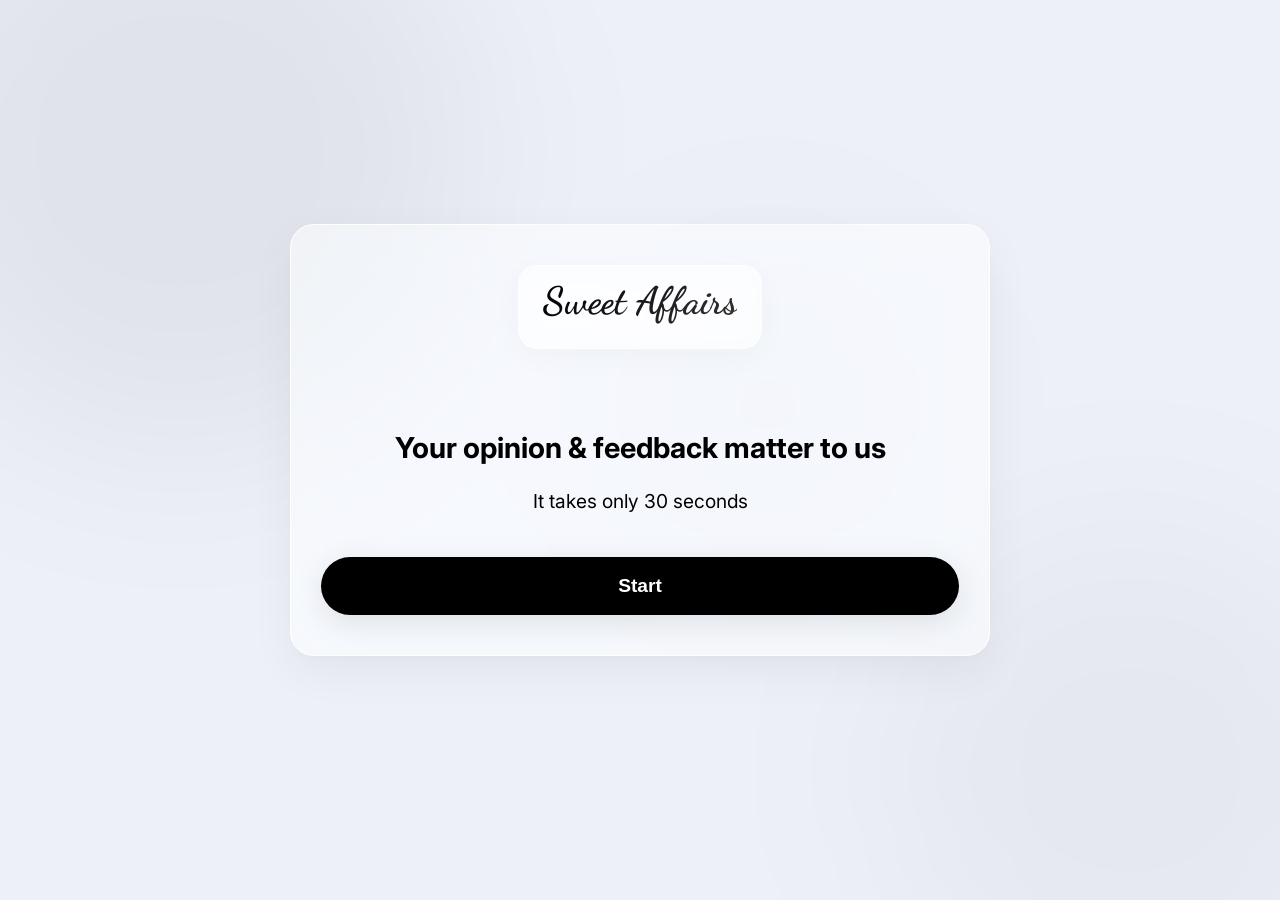
==== app/static/qrform/index.html @ 7439e9b3 "Initial commit: Survey Nexalyze FastAPI application Co-Authored-By: Claude Sonnet 4.6 <noreply@anthr" ====
<!DOCTYPE html>
<html lang="en">

<head>
    <meta charset="UTF-8">
    <meta name="viewport" content="width=device-width, initial-scale=1.0">
    <title>Sweet Affairs | Feedback</title>
    <link rel="preconnect" href="https://fonts.googleapis.com">
    <link rel="preconnect" href="https://fonts.gstatic.com" crossorigin>
    <link
        href="https://fonts.googleapis.com/css2?family=Inter:wght@400;500;600;700;800&family=Dancing+Script:wght@700&display=swap"
        rel="stylesheet">
    <style>
        :root {
            --primary: #000000;
            --primary-rgb: 0, 0, 0;
            --bg-color: #edf1f7;
        }

        * {
            margin: 0;
            padding: 0;
            box-sizing: border-box;
        }

        body {
            font-family: 'Inter', 'Segoe UI', sans-serif;
            background-color: var(--bg-color);
            min-height: 100vh;
            display: flex;
            align-items: center;
            justify-content: center;
            padding: 24px 16px;
            position: relative;
            overflow-x: hidden;
        }

        /* ===== BACKGROUND ORBS ===== */
        .bg-orbs {
            position: fixed;
            inset: 0;
            pointer-events: none;
            z-index: 0;
            overflow: hidden;
        }

        .bg-orb {
            position: absolute;
            border-radius: 50%;
            filter: blur(90px);
        }

        .bg-orb--1 {
            width: 600px;
            height: 600px;
            top: -150px;
            left: -120px;
            background: rgba(0, 0, 0, 0.05);
        }

        .bg-orb--2 {
            width: 500px;
            height: 500px;
            bottom: -120px;
            right: -100px;
            background: rgba(0, 0, 0, 0.03);
        }

        .bg-orb--3 {
            width: 350px;
            height: 350px;
            top: 45%;
            left: 60%;
            transform: translate(-50%, -50%);
            background: rgba(0, 0, 0, 0.02);
        }

        .container {
            max-width: 700px;
            width: 100%;
            position: relative;
            z-index: 1;
        }

        .card {
            background: rgba(255, 255, 255, 0.55);
            backdrop-filter: blur(20px) saturate(160%);
            -webkit-backdrop-filter: blur(20px) saturate(160%);
            border: 1px solid rgba(255, 255, 255, 0.85);
            border-radius: 24px;
            padding: 40px 30px;
            box-shadow:
                0 15px 45px rgba(0, 0, 0, 0.05),
                0 4px 12px rgba(0, 0, 0, 0.02);
            margin-bottom: 20px;
        }

        .brand-header {
            text-align: center;
            margin-bottom: 50px;
        }

        .brand-logo-text {
            font-family: 'Dancing Script', cursive;
            font-size: 38px;
            font-weight: 700;
            background: linear-gradient(135deg, #000 0%, #333 100%);
            -webkit-background-clip: text;
            background-clip: text;
            -webkit-text-fill-color: transparent;
            margin-bottom: 12px;
            display: block;
        }

        .logo-glass-card {
            background: rgba(255, 255, 255, 0.45);
            backdrop-filter: blur(15px);
            -webkit-backdrop-filter: blur(15px);
            border: 1px solid rgba(255, 255, 255, 0.7);
            padding: 12px 24px;
            border-radius: 20px;
            display: inline-block;
            box-shadow: 0 8px 32px rgba(0, 0, 0, 0.03);
            margin-bottom: 30px;
        }

        .main-question {
            text-align: center;
            color: #000;
            font-size: 1.8em;
            font-weight: 700;
            margin-bottom: 40px;
            line-height: 1.3;
        }

        .step {
            display: none;
        }

        .step.active {
            display: block;
            animation: fadeIn 0.5s ease;
        }

        @keyframes fadeIn {
            from {
                opacity: 0;
                transform: translateY(20px);
            }

            to {
                opacity: 1;
                transform: translateY(0);
            }
        }

        /* ===== EMOJI RATING ===== */
        .emoji-container {
            display: flex;
            flex-direction: row;
            flex-wrap: nowrap;
            justify-content: space-between;
            align-items: flex-start;
            margin: 30px 0;
            padding: 0;
            gap: 6px;
        }

        .emoji-option {
            cursor: pointer;
            transition: transform 0.3s ease;
            text-align: center;
            flex: 1 1 0;
            min-width: 0;
        }

        .emoji-option:hover {
            transform: scale(1.1);
        }

        .emoji-circle {
            width: 60px;
            height: 60px;
            border-radius: 50%;
            display: flex;
            align-items: center;
            justify-content: center;
            font-size: 38px;
            margin: 0 auto 8px;
            background: rgba(0, 0, 0, 0.03);
            border: 1px solid rgba(255, 255, 255, 0.8);
            transition: all 0.3s ease;
        }

        .emoji-option.selected .emoji-circle {
            transform: scale(1.15) translateY(-5px);
            background: rgba(255, 255, 255, 0.9);
            border-color: #000;
            box-shadow: 0 10px 25px rgba(0, 0, 0, 0.1);
        }

        .emoji-label {
            font-size: 0.75em;
            color: #000;
            font-weight: 600;
            display: block;
            white-space: nowrap;
            overflow: hidden;
            text-overflow: ellipsis;
        }

        /* ===== ASPECT BUTTONS ===== */
        .aspect-grid {
            display: grid;
            grid-template-columns: repeat(2, 1fr);
            gap: 12px;
            margin: 30px 0;
        }

        .aspect-button {
            background: rgba(255, 255, 255, 0.4);
            backdrop-filter: blur(10px);
            border: 1px solid rgba(255, 255, 255, 0.8);
            border-radius: 18px;
            padding: 20px;
            font-size: 1.1em;
            color: #000;
            cursor: pointer;
            transition: all 0.3s ease;
            text-align: center;
            font-weight: 700;
        }

        .aspect-button:hover {
            background: rgba(255, 255, 255, 0.7);
            transform: translateY(-2px);
        }

        .aspect-button.selected {
            background: #000;
            color: white;
            border-color: #000;
            transform: translateY(-2px);
            box-shadow: 0 8px 25px rgba(0, 0, 0, 0.15);
        }

        /* ===== SECTION TITLE ===== */
        .section-title {
            background: rgba(0, 0, 0, 0.05);
            color: #000;
            padding: 18px 20px;
            border-radius: 15px;
            margin-bottom: 25px;
            font-size: 1.2em;
            font-weight: 800;
            text-align: center;
            border: 1px dashed rgba(0, 0, 0, 0.15);
        }

        /* ===== RATING STARS ===== */
        .star-rating {
            display: flex;
            justify-content: center;
            gap: 10px;
            margin: 30px 0;
        }

        .star {
            font-size: 50px;
            cursor: pointer;
            transition: all 0.3s ease;
            filter: grayscale(100%);
        }

        .star:hover {
            filter: grayscale(0%);
            transform: scale(1.1);
        }

        .star.selected {
            filter: grayscale(0%);
            transform: scale(1.1);
        }

        /* ===== CHECKBOX OPTIONS ===== */
        .options-container {
            margin: 20px 0;
            display: grid;
            grid-template-columns: repeat(2, 1fr);
            gap: 10px;
        }

        .option-item {
            position: relative;
            margin-bottom: 0;
        }

        .option-item input[type="checkbox"] {
            position: absolute;
            opacity: 0;
            pointer-events: none;
        }

        .option-item label {
            display: flex;
            align-items: center;
            justify-content: center;
            padding: 12px 10px;
            background: rgba(255, 255, 255, 0.4);
            border: 1px solid rgba(255, 255, 255, 0.8);
            border-radius: 12px;
            cursor: pointer;
            transition: all 0.2s ease;
            font-size: 0.95em;
            text-align: center;
            font-weight: 600;
            min-height: 48px;
            line-height: 1.3;
            color: #000;
        }

        .option-item input[type="checkbox"]:checked+label {
            background: #000;
            color: white;
            border-color: #000;
            transform: translateY(-2px);
            box-shadow: 0 5px 15px rgba(0, 0, 0, 0.1);
        }

        .option-item label:hover {
            background: rgba(255, 255, 255, 0.7);
            border-color: rgba(0, 0, 0, 0.1);
            transform: translateY(-1px);
        }

        /* ===== FORM INPUTS ===== */
        .form-group {
            margin-bottom: 25px;
        }

        .form-input {
            width: 100%;
            padding: 16px;
            background: rgba(255, 255, 255, 0.5);
            border: 1px solid rgba(255, 255, 255, 0.1);
            border-radius: 15px;
            font-size: 1em;
            transition: all 0.3s ease;
            font-family: 'Inter', sans-serif;
            backdrop-filter: blur(5px);
            outline: none;
            color: #000;
        }

        .form-input:focus {
            background: rgba(255, 255, 255, 0.9);
            border-color: #000;
            box-shadow: 0 0 0 3px rgba(0, 0, 0, 0.05);
        }

        textarea.form-input {
            resize: vertical;
            min-height: 120px;
        }

        .form-input::placeholder {
            color: #999;
        }

        /* ===== USER DETAILS FORM ===== */
        .user-details-container {
            margin: 30px 0;
        }

        .input-wrapper {
            display: flex;
            align-items: center;
            background: rgba(255, 255, 255, 0.45);
            border: 1px solid rgba(255, 255, 255, 0.85);
            border-radius: 18px;
            padding: 20px;
            margin-bottom: 20px;
            transition: all 0.3s ease;
            backdrop-filter: blur(10px);
        }

        .input-wrapper:hover {
            background: rgba(255, 255, 255, 0.65);
            transform: translateY(-2px);
        }

        .input-wrapper:focus-within {
            background: rgba(255, 255, 255, 0.9);
            border-color: #000;
            box-shadow: 0 8px 30px rgba(0, 0, 0, 0.05);
            transform: translateY(-2px);
        }

        .input-icon {
            font-size: 28px;
            margin-right: 20px;
            min-width: 40px;
            text-align: center;
        }

        .input-content {
            flex: 1;
        }

        .floating-label {
            display: block;
            font-size: 0.85em;
            color: #000;
            margin-bottom: 5px;
            font-weight: 600;
            text-transform: uppercase;
            letter-spacing: 0.5px;
        }

        .modern-input {
            width: 100%;
            border: none;
            outline: none;
            font-size: 1.1em;
            color: #000;
            font-family: 'Segoe UI', Tahoma, Geneva, Verdana, sans-serif;
            padding: 5px 0;
            background: transparent;
        }

        .modern-input::placeholder {
            color: #999;
        }

        /* ===== NAVIGATION BUTTONS ===== */
        .nav-buttons {
            display: flex;
            justify-content: space-between;
            margin-top: 40px;
            gap: 15px;
        }

        .btn {
            padding: 15px 40px;
            border: none;
            border-radius: 50px;
            font-size: 1.1em;
            font-weight: 600;
            cursor: pointer;
            transition: all 0.3s ease;
            flex: 1;
        }

        .btn-primary {
            background: #000;
            color: white;
            box-shadow: 0 8px 32px rgba(0, 0, 0, 0.1);
        }

        .btn-primary:hover {
            transform: translateY(-2px);
            background: #222;
            box-shadow: 0 12px 40px rgba(0, 0, 0, 0.2);
        }

        .btn-primary:disabled {
            background: #ccc;
            cursor: not-allowed;
            transform: none;
        }

        .btn-secondary {
            background: rgba(255, 255, 255, 0.4);
            color: #000;
            border: 1px solid rgba(255, 255, 255, 0.8);
            backdrop-filter: blur(10px);
        }

        .btn-secondary:hover {
            background: rgba(255, 255, 255, 0.7);
            transform: translateY(-2px);
        }

        .btn-skip {
            background: transparent;
            color: #000;
            border: 2px solid #ddd;
        }

        .btn-skip:hover {
            background: #f5f5f5;
            border-color: #999;
        }

        /* ===== PROGRESS DOTS ===== */
        .progress-dots {
            display: flex;
            justify-content: center;
            gap: 10px;
            margin-bottom: 30px;
        }

        .progress-dot {
            width: 10px;
            height: 10px;
            border-radius: 50%;
            background: #ddd;
            transition: all 0.3s ease;
        }

        .progress-dot.active {
            background: #000;
            transform: scale(1.4);
            box-shadow: 0 0 12px rgba(0, 0, 0, 0.1);
        }

        .progress-dot.completed {
            background: #999;
        }

        /* ===== MOBILE RESPONSIVE ===== */

        @media (max-width: 768px) {
            body {
                padding: 12px;
            }

            .container {
                max-width: 100%;
            }

            .card {
                padding: 28px 20px;
            }

            .main-question {
                font-size: 1.4em;
                margin-bottom: 24px;
            }

            .emoji-container {
                gap: 8px;
                margin: 20px 0;
                padding: 0;
            }

            .emoji-circle {
                width: 52px;
                height: 52px;
                font-size: 32px;
            }

            .emoji-label {
                font-size: 0.72em;
            }

            .star {
                font-size: 38px;
            }

            .btn {
                padding: 13px 20px;
                font-size: 1em;
            }

            input[type="text"],
            input[type="tel"],
            input[type="email"],
            textarea {
                font-size: 16px; /* prevents iOS zoom */
            }
        }

        @media (max-width: 480px) {
            body {
                padding: 8px;
            }

            .card {
                padding: 20px 14px;
                border-radius: 16px;
            }

            .main-question {
                font-size: 1.25em;
                margin-bottom: 18px;
            }

            .emoji-container {
                gap: 4px;
                margin: 16px 0;
            }

            .emoji-option {
                padding: 4px 2px;
            }

            .emoji-circle {
                width: 46px;
                height: 46px;
                font-size: 26px;
                margin-bottom: 6px;
            }

            .emoji-label {
                font-size: 0.65em;
            }

            .star {
                font-size: 34px;
            }

            .star-rating {
                gap: 6px;
                margin: 20px 0;
            }

            .aspect-button {
                padding: 14px 12px;
                font-size: 1em;
                border-radius: 12px;
            }

            .aspect-grid {
                gap: 10px;
                margin: 16px 0;
            }

            .option-item label {
                padding: 10px 8px;
                font-size: 0.85em;
                min-height: 44px;
            }

            .options-container {
                margin: 12px 0;
                gap: 8px;
            }

            .nav-buttons {
                margin-top: 24px;
                gap: 10px;
            }

            .btn {
                padding: 13px 16px;
                font-size: 0.95em;
            }

            .input-wrapper {
                padding: 14px;
                margin-bottom: 14px;
            }

            .input-icon {
                font-size: 22px;
                margin-right: 12px;
                min-width: 30px;
            }

            .modern-input {
                font-size: 1em;
            }

            .floating-label {
                font-size: 0.78em;
            }

            .progress-dots {
                gap: 7px;
                margin-bottom: 18px;
            }

            .progress-dot {
                width: 8px;
                height: 8px;
            }

            textarea.form-input {
                min-height: 100px;
            }
        }

        @media (max-width: 360px) {
            .card {
                padding: 16px 10px;
            }

            .main-question {
                font-size: 1.15em;
            }

            .emoji-container {
                gap: 2px;
            }

            .emoji-circle {
                width: 40px;
                height: 40px;
                font-size: 22px;
            }

            .emoji-label {
                font-size: 0.58em;
            }

            .star {
                font-size: 28px;
            }

            .star-rating {
                gap: 4px;
            }

            .btn {
                padding: 12px 10px;
                font-size: 0.88em;
            }
        }

        @media (max-height: 500px) and (orientation: landscape) {
            body {
                padding: 8px;
                align-items: flex-start;
            }

            .card {
                padding: 14px;
            }

            .main-question {
                font-size: 1.1em;
                margin-bottom: 12px;
            }

            .emoji-container {
                margin: 10px 0;
            }

            .emoji-circle {
                width: 40px;
                height: 40px;
                font-size: 22px;
            }
        }

        @media (hover: none) and (pointer: coarse) {
            .emoji-option,
            .btn,
            .aspect-button,
            .option-item label {
                min-height: 44px;
            }

            .emoji-option:hover,
            .star:hover,
            .aspect-button:hover {
                transform: none;
            }

            .emoji-option:active {
                transform: scale(0.92);
            }

            .star:active,
            .aspect-button:active {
                transform: scale(0.95);
            }
        }

        /* ===== GOODBYE / THANK-YOU PAGE ===== */
        .goodbye-page {
            position: relative;
            min-height: 480px;
            background: rgba(255, 255, 255, 0.45);
            backdrop-filter: blur(20px);
            border-radius: 20px;
            overflow: hidden;
            display: flex;
            align-items: center;
            justify-content: center;
            margin: -40px -30px -40px -30px;
            padding: 60px 30px;
            border: 1px solid rgba(255, 255, 255, 0.8);
            box-shadow: 0 10px 40px rgba(0, 0, 0, 0.02);
        }

        .goodbye-bg-circles {
            position: absolute;
            inset: 0;
            pointer-events: none;
        }

        .goodbye-circle {
            position: absolute;
            border-radius: 50%;
            background: rgba(255, 255, 255, 0.05);
        }

        .goodbye-circle.c1 {
            width: 280px;
            height: 280px;
            top: -80px;
            right: -60px;
        }

        .goodbye-circle.c2 {
            width: 180px;
            height: 180px;
            bottom: -50px;
            left: -40px;
            background: rgba(255, 255, 255, 0.04);
        }

        .goodbye-circle.c3 {
            width: 100px;
            height: 100px;
            top: 40%;
            left: 10%;
            background: rgba(255, 255, 255, 0.06);
        }

        .goodbye-content {
            position: relative;
            z-index: 1;
            text-align: center;
            color: #000;
            max-width: 420px;
            animation: goodbyeFadeIn 0.6s ease both;
        }

        @keyframes goodbyeFadeIn {
            from {
                opacity: 0;
                transform: translateY(30px);
            }

            to {
                opacity: 1;
                transform: translateY(0);
            }
        }

        .goodbye-icon {
            font-size: 72px;
            margin-bottom: 24px;
            display: block;
            animation: goodbyeBounce 0.6s 0.3s ease both;
        }

        @keyframes goodbyeBounce {
            0% {
                transform: scale(0);
                opacity: 0;
            }

            60% {
                transform: scale(1.15);
                opacity: 1;
            }

            100% {
                transform: scale(1);
            }
        }

        .goodbye-message {
            font-size: 1.2em;
            line-height: 1.7;
            font-weight: 500;
            margin-bottom: 32px;
            opacity: 0.97;
            letter-spacing: 0.01em;
        }

        .goodbye-divider {
            width: 48px;
            height: 2px;
            background: rgba(0, 0, 0, 0.15);
            margin: 0 auto 24px;
            border-radius: 2px;
        }

        .goodbye-tagline {
            font-size: 1.05em;
            opacity: 0.88;
            margin-bottom: 8px;
            color: #000;
        }

        .goodbye-team {
            font-size: 0.88em;
            opacity: 0.5;
            letter-spacing: 0.04em;
            color: #000;
        }

        @media (max-width: 480px) {
            .goodbye-page {
                margin: -20px -14px -20px -14px;
                padding: 48px 20px;
                min-height: 420px;
            }

            .goodbye-icon {
                font-size: 56px;
            }

            .goodbye-message {
                font-size: 1.05em;
            }
        }
    </style>
</head>

<body>
    <div class="bg-orbs" aria-hidden="true">
        <div class="bg-orb bg-orb--1"></div>
        <div class="bg-orb bg-orb--2"></div>
        <div class="bg-orb bg-orb--3"></div>
    </div>

    <div class="container">
        <div class="card">
            <div class="brand-header">
                <div class="logo-glass-card">
                    <span class="brand-logo-text">Sweet Affairs</span>
                </div>
            </div>

            <div class="progress-dots" id="progressDots"></div>

            <!-- Step 0: Welcome -->
            <div id="step0" class="step active">
                <div class="main-question" style="margin-bottom: 20px;">Your opinion & feedback matter to us</div>
                <p style="text-align: center; color: #000; font-size: 1.2em; margin-bottom: 40px; line-height: 1.6;">
                    It takes only 30 seconds
                </p>
                <div class="nav-buttons" style="justify-content: center;">
                    <button class="btn btn-primary" id="startSurvey"
                        style="min-width: 200px; padding: 18px 40px; font-size: 1.2em;">Start</button>
                </div>
            </div>

            <!-- Step 1: Overall Experience -->
            <div id="step1" class="step">
                <div class="main-question">How did we do today?</div>
                <div class="emoji-container">
                    <div class="emoji-option" data-rating="1">
                        <div class="emoji-circle">😢</div>
                        <div class="emoji-label">Very Bad</div>
                    </div>
                    <div class="emoji-option" data-rating="2">
                        <div class="emoji-circle">😕</div>
                        <div class="emoji-label">Bad</div>
                    </div>
                    <div class="emoji-option" data-rating="3">
                        <div class="emoji-circle">😐</div>
                        <div class="emoji-label">Okay</div>
                    </div>
                    <div class="emoji-option" data-rating="4">
                        <div class="emoji-circle">😊</div>
                        <div class="emoji-label">Good</div>
                    </div>
                    <div class="emoji-option" data-rating="5">
                        <div class="emoji-circle">😍</div>
                        <div class="emoji-label">Excellent</div>
                    </div>
                </div>
                <div class="nav-buttons">
                    <button class="btn btn-primary" id="nextStep1" disabled>Next</button>
                </div>
            </div>

            <!-- Step 2: What Can We Improve -->
            <div id="step2" class="step">
                <div class="main-question" id="step2Question"></div>
                <div class="aspect-grid" id="aspectGrid">
                    <!-- Populated dynamically from API -->
                </div>
                <div class="nav-buttons">
                    <button class="btn btn-secondary" id="backStep2">Back</button>
                    <button class="btn btn-primary" id="nextStep2">Next</button>
                </div>
            </div>

            <!-- Step 3: Aspect Rating & Questions (Dynamic) -->
            <div id="step3" class="step">
                <div id="aspectContainer"></div>
            </div>

            <!-- Step 4: Custom Review -->
            <div id="step4" class="step">
                <div class="main-question">Anything else you'd like to share?</div>
                <div class="form-group">
                    <textarea class="form-input" id="customReview"
                        placeholder="Tell us more about your experience..."></textarea>
                </div>
                <div class="nav-buttons">
                    <button class="btn btn-secondary" id="backStep4">Back</button>
                    <button class="btn btn-skip" id="skipStep4">Skip</button>
                    <button class="btn btn-primary" id="nextStep4">Next</button>
                </div>
            </div>

            <!-- Step 5: User Details -->
            <div id="step5" class="step">
                <div class="main-question" id="step5Message">
                    Help us get back to you with your feedback
                </div>

                <div class="user-details-container">
                    <div class="input-wrapper">
                        <div class="input-icon">👤</div>
                        <div class="input-content">
                            <label class="floating-label">Your Name *</label>
                            <input type="text" class="modern-input" id="userName" required>
                        </div>
                    </div>

                    <div class="input-wrapper">
                        <div class="input-icon">📱</div>
                        <div class="input-content">
                            <label class="floating-label">Phone Number *</label>
                            <input type="tel" class="modern-input" id="userPhone" inputmode="numeric"
                                oninput="this.value = this.value.replace(/[^0-9]/g, '')" placeholder="03001234567"
                                required>
                        </div>
                    </div>

                    <div class="input-wrapper">
                        <div class="input-icon">✉️</div>
                        <div class="input-content">
                            <label class="floating-label">Email <span
                                    style="color: #999; font-size: 0.85em;">(Optional)</span></label>
                            <input type="email" class="modern-input" id="userEmail" placeholder="e.g. name@email.com">
                        </div>
                    </div>
                </div>

                <div class="nav-buttons">
                    <button class="btn btn-secondary" id="backStep5">Back</button>
                    <button class="btn btn-primary" id="submitFeedback">Submit</button>
                </div>
            </div>

            <!-- Step 6: Thank You Page -->
            <div id="step6" class="step">
                <div id="successContent"></div>
            </div>
        </div>
    </div>

    <script>
        // Step 2 question — keyed by overall rating
        const RATING_QUESTIONS = {
            1: "We sincerely apologize. Please tell us what went wrong so we can make this right.",
            2: "We're sorry we missed the mark.\nWhat went wrong?",
            3: "What didn't meet your expectations?",
            4: "What could we improve to make your next visit a 5-star one?",
            5: "What did you love most about your experience?"
        };

        // Step 5 contact subtitle — keyed by overall rating
        const RATING_CONTACT_MESSAGES = {
            1: "We'd really appreciate the opportunity to make this right. Please share your details.",
            2: "We'd really appreciate the opportunity to make this right. Please share your details.",
            3: "We'd love to understand your experience better. Please share your details.",
            4: "Help us make your next visit a 5-star one. Please share your details.",
            5: "Let's make your next visit just as great — or even better! Please share your details."
        };

        // Survey state
        const surveyData = {
            overallRating: 0,
            selectedAspects: [],
            aspectRatings: {},
            aspectAnswers: {},
            customReview: '',
            userName: '',
            userPhone: '',
            userEmail: ''
        };

        let currentStep = 0;
        let currentAspectIndex = 0;

        // Aspect categories and questions — defaults, overwritten by API if available
        let categories = ['Food', 'Drinks', 'Service', 'Cleanliness', 'Ambiance', 'Price'];

        // Sentiment mapping: overall 1-2 → negative, 3 → neutral, 4 → improvement, 5 → positive
        let aspectQuestions = {
            "food": {
                "negative":    { "question": "What went wrong?",                        "options": ["Quality/Taste", "Quantity/Portion Size", "Temperature", "Presentation", "Hygiene"] },
                "neutral":     { "question": "What needs to be improved?",              "options": ["Quality/Taste", "Quantity/Portion Size", "Temperature", "Presentation", "Hygiene"] },
                "improvement": { "question": "Improvement in what will make it 5-star?","options": ["Quality/Taste", "Quantity/Portion Size", "Temperature", "Presentation", "Hygiene"] },
                "positive":    { "question": "What did you love?",                      "options": ["Quality/Taste", "Quantity/Portion Size", "Temperature", "Presentation", "Hygiene"] }
            },
            "drinks": {
                "negative":    { "question": "What went wrong?",                        "options": ["Quality/Taste", "Quantity/Portion Size", "Temperature", "Presentation", "Hygiene"] },
                "neutral":     { "question": "What needs to be improved?",              "options": ["Quality/Taste", "Quantity/Portion Size", "Temperature", "Presentation", "Hygiene"] },
                "improvement": { "question": "Improvement in what will make it 5-star?","options": ["Quality/Taste", "Quantity/Portion Size", "Temperature", "Presentation", "Hygiene"] },
                "positive":    { "question": "What did you love?",                      "options": ["Quality/Taste", "Quantity/Portion Size", "Temperature", "Presentation", "Hygiene"] }
            },
            "service": {
                "negative":    { "question": "What went wrong?",                        "options": ["Order Taking Time", "Order Serving Time", "Order Accuracy", "Staff Behavior", "Staff Hygiene", "Staff Menu Knowledge"] },
                "neutral":     { "question": "What needs to be improved?",              "options": ["Order Taking Time", "Order Serving Time", "Order Accuracy", "Staff Behavior", "Staff Hygiene", "Staff Menu Knowledge"] },
                "improvement": { "question": "Improvement in what will make it 5-star?","options": ["Order Taking Time", "Order Serving Time", "Order Accuracy", "Staff Behavior", "Staff Hygiene", "Staff Menu Knowledge"] },
                "positive":    { "question": "What did you love?",                      "options": ["Order Taking Time", "Order Serving Time", "Order Accuracy", "Staff Behavior", "Staff Hygiene", "Staff Menu Knowledge"] }
            },
            "cleanliness": {
                "negative":    { "question": "What went wrong?",                        "options": ["Dining Area", "Waiting/Ordering Area", "Parking Area", "Washrooms"] },
                "neutral":     { "question": "What needs to be improved?",              "options": ["Dining Area", "Waiting/Ordering Area", "Parking Area", "Washrooms"] },
                "improvement": { "question": "Improvement in what will make it 5-star?","options": ["Dining Area", "Waiting/Ordering Area", "Parking Area", "Washrooms"] },
                "positive":    { "question": "What did you love?",                      "options": ["Dining Area", "Waiting/Ordering Area", "Parking Area", "Washrooms"] }
            },
            "ambiance": {
                "negative":    { "question": "What went wrong?",                        "options": ["Lighting", "Music/Volume", "Temperature", "Fragrance/Smell"] },
                "neutral":     { "question": "What needs to be improved?",              "options": ["Lighting", "Music/Volume", "Temperature", "Fragrance/Smell"] },
                "improvement": { "question": "Improvement in what will make it 5-star?","options": ["Lighting", "Music/Volume", "Temperature", "Fragrance/Smell"] },
                "positive":    { "question": "What did you love?",                      "options": ["Lighting", "Music/Volume", "Temperature", "Fragrance/Smell"] }
            },
            "price": {
                "negative":    { "question": "What went wrong?",                        "options": ["Value For Money", "Billing Accuracy", "Payment Mode"] },
                "neutral":     { "question": "What needs to be improved?",              "options": ["Value For Money", "Billing Accuracy", "Payment Mode"] },
                "improvement": { "question": "Improvement in what will make it 5-star?","options": ["Value For Money", "Billing Accuracy", "Payment Mode"] },
                "positive":    { "question": "What did you love?",                      "options": ["Value For Money", "Billing Accuracy", "Payment Mode"] }
            }
        };

        // Load categories from API (overwrites defaults if available)
        async function loadCategories() {
            try {
                const response = await fetch('/api/categories');
                if (!response.ok) throw new Error('API unavailable');
                const data = await response.json();
                categories = data.categories;
                aspectQuestions = data.questions;
            } catch {
                // Use built-in defaults
            }
            renderAspectGrid();
        }

        function renderAspectGrid() {
            const aspectGrid = document.getElementById('aspectGrid');
            aspectGrid.innerHTML = '';
            categories.forEach(category => {
                const button = document.createElement('div');
                button.className = 'aspect-button';
                button.dataset.aspect = category.toLowerCase();
                button.textContent = category;
                aspectGrid.appendChild(button);
            });
            setupAspectButtonListeners();
        }

        function init() {
            loadCategories();
            setupEventListeners();
            goToStep(0);
        }

        function updateProgressDots() {
            const dotsContainer = document.getElementById('progressDots');
            dotsContainer.innerHTML = '';

            let totalSteps = 4;
            if (surveyData.selectedAspects.length > 0) {
                totalSteps += surveyData.selectedAspects.length;
            }

            for (let i = 0; i < Math.min(totalSteps, 10); i++) {
                const dot = document.createElement('div');
                dot.className = 'progress-dot';
                if (i < currentStep - 1) dot.classList.add('completed');
                if (i === currentStep - 1) dot.classList.add('active');
                dotsContainer.appendChild(dot);
            }
        }

        function setupAspectButtonListeners() {
            // Replace nodes to clear any existing listeners before re-attaching
            document.querySelectorAll('.aspect-button').forEach(button => {
                button.replaceWith(button.cloneNode(true));
            });

            document.querySelectorAll('.aspect-button').forEach(button => {
                button.addEventListener('click', function () {
                    this.classList.toggle('selected');
                    const aspect = this.dataset.aspect;

                    if (this.classList.contains('selected')) {
                        if (!surveyData.selectedAspects.includes(aspect)) {
                            surveyData.selectedAspects.push(aspect);
                        }
                    } else {
                        surveyData.selectedAspects = surveyData.selectedAspects.filter(a => a !== aspect);
                    }
                });
            });
        }

        function setupEventListeners() {
            // Step 0: Welcome
            document.getElementById('startSurvey').addEventListener('click', () => {
                goToStep(1);
            });

            // Step 1: Overall Rating
            document.querySelectorAll('.emoji-option').forEach(option => {
                option.addEventListener('click', function () {
                    document.querySelectorAll('.emoji-option').forEach(e => e.classList.remove('selected'));
                    this.classList.add('selected');
                    surveyData.overallRating = parseInt(this.dataset.rating);
                    document.getElementById('nextStep1').disabled = false;
                });
            });

            document.getElementById('nextStep1').addEventListener('click', () => {
                document.getElementById('step2Question').textContent =
                    RATING_QUESTIONS[surveyData.overallRating] || "What can we improve?";
                goToStep(2);
            });

            document.getElementById('backStep2').addEventListener('click', () => {
                goToStep(1);
            });

            document.getElementById('nextStep2').addEventListener('click', () => {
                if (surveyData.selectedAspects.length > 0) {
                    currentAspectIndex = 0;
                    showAspectPage();
                } else {
                    alert('Please select at least one aspect to continue.');
                }
            });

            // Step 4: Custom Review
            document.getElementById('backStep4').addEventListener('click', () => {
                if (surveyData.selectedAspects.length > 0) {
                    currentAspectIndex = surveyData.selectedAspects.length - 1;
                    showAspectPage();
                } else {
                    goToStep(2);
                }
            });

            document.getElementById('skipStep4').addEventListener('click', () => {
                goToStep(5);
            });

            document.getElementById('nextStep4').addEventListener('click', () => {
                surveyData.customReview = document.getElementById('customReview').value;
                goToStep(5);
            });

            // Step 5: User Details
            document.getElementById('backStep5').addEventListener('click', () => {
                goToStep(4);
            });

            document.getElementById('submitFeedback').addEventListener('click', async () => {
                const name = document.getElementById('userName').value.trim();
                const phone = document.getElementById('userPhone').value.trim();
                const email = document.getElementById('userEmail').value.trim();

                if (!name) {
                    alert('Please enter your name.');
                    return;
                }

                const phoneRegex = /^\d{10,15}$/;
                if (!phone) {
                    alert('Please enter your phone number.');
                    return;
                }
                if (!phoneRegex.test(phone)) {
                    alert('Please enter a valid phone number (10-15 digits).');
                    return;
                }

                if (email) {
                    const emailRegex = /^[^\s@]+@[^\s@]+\.[^\s@]+$/;
                    if (!emailRegex.test(email)) {
                        alert('Please enter a valid email address.');
                        return;
                    }
                }

                surveyData.userName = name;
                surveyData.userPhone = phone;
                surveyData.userEmail = email;
                surveyData.humanReadableReview = surveyData.customReview.trim() || null;

                const apiData = prepareApiData();

                const submitBtn = document.getElementById('submitFeedback');
                const originalText = submitBtn.textContent;
                submitBtn.disabled = true;
                submitBtn.textContent = 'Submitting...';

                try {
                    const response = await fetch('/api/submit-survey', {
                        method: 'POST',
                        headers: { 'Content-Type': 'application/json' },
                        body: JSON.stringify(apiData)
                    });

                    if (!response.ok) {
                        const errorData = await response.json();
                        throw new Error(errorData.detail || 'Failed to submit survey');
                    }

                    showSuccessMessage();

                } catch (error) {
                    alert('Sorry, there was an error submitting your feedback. Please try again or contact support.');
                    submitBtn.disabled = false;
                    submitBtn.textContent = originalText;
                }
            });
        }

        function showAspectPage() {
            const aspect = surveyData.selectedAspects[currentAspectIndex];
            const container = document.getElementById('aspectContainer');

            const aspectNames = {};
            categories.forEach(cat => {
                aspectNames[cat.toLowerCase()] = cat;
            });

            container.innerHTML = `
                <div class="main-question" style="font-size: 1.4em; margin-top: 20px; margin-bottom: 20px;">
                    How would you rate our ${aspectNames[aspect].toLowerCase()}?
                </div>
                <div class="star-rating" id="starRating">
                    <span class="star" data-rating="1">⭐</span>
                    <span class="star" data-rating="2">⭐</span>
                    <span class="star" data-rating="3">⭐</span>
                    <span class="star" data-rating="4">⭐</span>
                    <span class="star" data-rating="5">⭐</span>
                </div>
                <div id="questionsSection" style="display: none; margin-top: 40px; border-top: 2px solid #E9ECEF; padding-top: 30px;"></div>
                <div class="nav-buttons">
                    <button class="btn btn-secondary" id="backAspect">Back</button>
                    <button class="btn btn-primary" id="nextAspect" disabled>Next</button>
                </div>
            `;

            const stars = container.querySelectorAll('.star');
            const currentRating = surveyData.aspectRatings[aspect] || 0;

            stars.forEach((s, i) => {
                s.style.filter = i < currentRating ? 'grayscale(0%)' : 'grayscale(100%)';
                if (i < currentRating) s.classList.add('selected');
            });

            if (currentRating > 0) {
                showQuestionsForRating(aspect, currentRating);
                document.getElementById('nextAspect').disabled = false;
            }

            stars.forEach((star, index) => {
                star.addEventListener('click', function () {
                    const rating = parseInt(this.dataset.rating);
                    surveyData.aspectRatings[aspect] = rating;

                    stars.forEach((s, i) => {
                        s.classList.toggle('selected', i < rating);
                        s.style.filter = i < rating ? 'grayscale(0%)' : 'grayscale(100%)';
                    });

                    showQuestionsForRating(aspect, rating);
                    document.getElementById('nextAspect').disabled = false;
                });

                star.addEventListener('mouseenter', function () {
                    const rating = parseInt(this.dataset.rating);
                    stars.forEach((s, i) => {
                        s.style.filter = i < rating ? 'grayscale(0%)' : 'grayscale(100%)';
                    });
                });

                star.addEventListener('mouseleave', function () {
                    const saved = surveyData.aspectRatings[aspect] || 0;
                    stars.forEach((s, i) => {
                        s.style.filter = i < saved ? 'grayscale(0%)' : 'grayscale(100%)';
                    });
                });
            });

            document.getElementById('backAspect').addEventListener('click', () => {
                if (currentAspectIndex > 0) {
                    currentAspectIndex--;
                    showAspectPage();
                } else {
                    goToStep(2);
                }
            });

            document.getElementById('nextAspect').addEventListener('click', () => {
                currentAspectIndex++;
                if (currentAspectIndex < surveyData.selectedAspects.length) {
                    showAspectPage();
                } else {
                    goToStep(4);
                }
            });

            goToStep(3);
        }

        function showQuestionsForRating(aspect, rating) {
            const questionsSection = document.getElementById('questionsSection');

            let sentiment;
            if (rating <= 2)      sentiment = 'negative';
            else if (rating === 3) sentiment = 'neutral';
            else if (rating === 4) sentiment = 'improvement';
            else                   sentiment = 'positive';

            if (!aspectQuestions?.[aspect]?.[sentiment]) {
                questionsSection.style.display = 'none';
                return;
            }

            const questionData = aspectQuestions[aspect][sentiment];

            const optionsHTML = questionData.options.map((option, index) => {
                const isChecked = surveyData.aspectAnswers[aspect]?.includes(option);
                return `
                    <div class="option-item">
                        <input type="checkbox" id="${aspect}_option_${index}" value="${option}" ${isChecked ? 'checked' : ''}>
                        <label for="${aspect}_option_${index}">${option}</label>
                    </div>
                `;
            }).join('');

            questionsSection.innerHTML = `
                <div class="main-question" style="font-size: 1.3em; margin-bottom: 20px;">
                    ${questionData.question}
                </div>
                <div class="options-container">${optionsHTML}</div>
            `;
            questionsSection.style.display = 'block';

            questionData.options.forEach((option, index) => {
                document.getElementById(`${aspect}_option_${index}`).addEventListener('change', function () {
                    if (!surveyData.aspectAnswers[aspect]) {
                        surveyData.aspectAnswers[aspect] = [];
                    }
                    if (this.checked) {
                        if (!surveyData.aspectAnswers[aspect].includes(option)) {
                            surveyData.aspectAnswers[aspect].push(option);
                        }
                    } else {
                        surveyData.aspectAnswers[aspect] = surveyData.aspectAnswers[aspect].filter(a => a !== option);
                    }
                });
            });
        }

        function showSuccessMessage() {
            const configs = {
                1: { icon: '😞', message: "Thank you for bringing this to our attention. We take your feedback seriously and will review it immediately!" },
                2: { icon: '😕', message: "Thank you for bringing this to our attention. We take your feedback seriously and will review it immediately!" },
                3: { icon: '😐', message: "Thank you for sharing your honest feedback. We're continuously improving and truly value your input!" },
                4: { icon: '😊', message: "Thank you for your feedback. We're working hard to earn that 5th star next time!" },
                5: { icon: '😍', message: "Thank you for the 5 stars! We can't wait to welcome you again soon!" }
            };

            const cfg = configs[surveyData.overallRating] || configs[3];

            const now = new Date();
            const formattedDate = now.toLocaleDateString('en-US', { year: 'numeric', month: 'long', day: 'numeric' });
            const formattedTime = now.toLocaleTimeString('en-US', { hour: '2-digit', minute: '2-digit', hour12: true });

            document.getElementById('successContent').innerHTML = `
                <div class="goodbye-page">
                    <div class="goodbye-bg-circles">
                        <div class="goodbye-circle c1"></div>
                        <div class="goodbye-circle c2"></div>
                        <div class="goodbye-circle c3"></div>
                    </div>
                    <div class="goodbye-content">
                        <div class="goodbye-icon">${cfg.icon}</div>
                        <p class="goodbye-message">${cfg.message}</p>
                        <div class="goodbye-divider"></div>
                        <p class="goodbye-tagline">Have a wonderful day!</p>
                        <p class="goodbye-team">Submitted on ${formattedDate} at ${formattedTime}</p>
                    </div>
                </div>
            `;

            goToStep(6);
        }

        function prepareApiData() {
            const data = {
                brand_name: "Sweet Affairs",
                user: surveyData.userName,
                rating: surveyData.overallRating,
                text: surveyData.humanReadableReview || null,
                date: new Date().toISOString(),
                source: "in-house-survey",
                review_url: null,
                INHOUSE_Reviewer_Contact: surveyData.userPhone,
                INHOUSE_Reviewer_EmailID: surveyData.userEmail || null
            };

            const categoryMapping = {};
            categories.forEach(cat => {
                categoryMapping[cat.toLowerCase()] = cat;
            });

            Object.keys(categoryMapping).forEach(formKey => {
                const dbKey = categoryMapping[formKey];
                data[`INHOUSE_Rating_${dbKey}`] = surveyData.aspectRatings[formKey] || null;
                const answers = surveyData.aspectAnswers[formKey];
                data[`INHOUSE_Selection_${dbKey}`] = (answers && answers.length > 0) ? answers : null;
            });

            return data;
        }

        function goToStep(stepNumber) {
            document.querySelectorAll('.step').forEach(step => step.classList.remove('active'));
            document.getElementById(`step${stepNumber}`).classList.add('active');
            currentStep = stepNumber;
            updateProgressDots();

            if (stepNumber === 5) {
                document.getElementById('step5Message').textContent =
                    RATING_CONTACT_MESSAGES[surveyData.overallRating] || "Help us get back to you with your feedback";
            }

            document.getElementById('progressDots').style.display =
                (stepNumber === 0 || stepNumber === 6) ? 'none' : 'flex';

            window.scrollTo({ top: 0, behavior: 'smooth' });
        }

        init();
    </script>
</body>

</html>
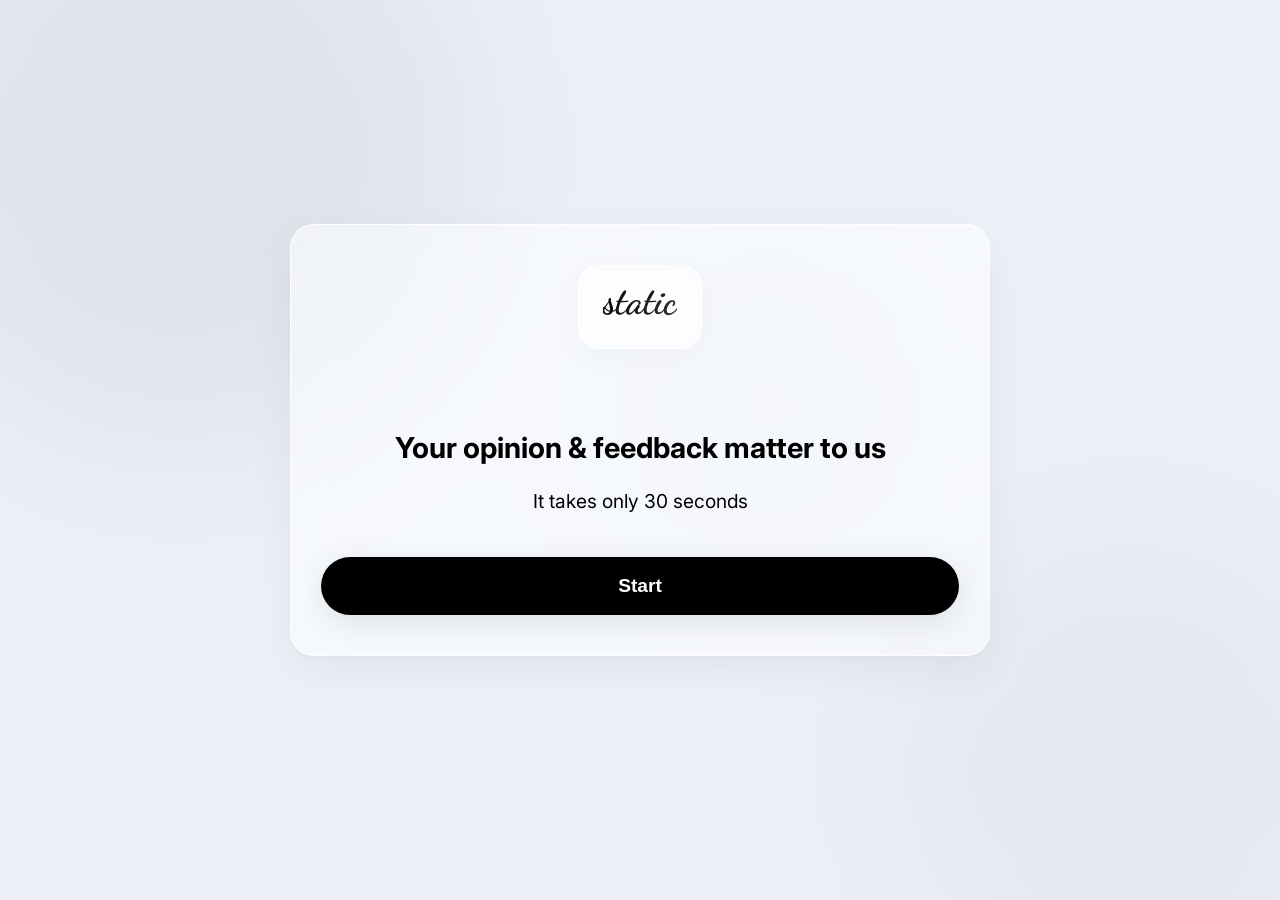
==== commit d0c9a2d7: "feat: mobile-friendly UI, QR form, and QR code generator - Input form: two-tab mobile layout (Info /" ====
--- a/app/static/qrform/index.html
+++ b/app/static/qrform/index.html
@@ -715,6 +715,184 @@
             .btn {
                 padding: 12px 10px;
                 font-size: 0.88em;
+            }
+        }
+
+        /* ===== MOBILE: FLOATING CENTRED CARD (<=600px) ===== */
+        @media (max-width: 600px) {
+
+            /* Page stays centered — card floats in the middle */
+            body {
+                height: 100svh;
+                min-height: unset;
+                overflow: hidden;
+                padding: 20px 16px;
+                align-items: center;
+                justify-content: center;
+            }
+
+            /* Container just constrains width */
+            .container {
+                width: 100%;
+                max-width: 440px;
+            }
+
+            /* Card auto-sizes to content, centred, max height guard */
+            .card {
+                width: 100%;
+                max-height: calc(100svh - 40px);
+                overflow-y: auto;
+                border-radius: 28px;
+                padding: 28px 22px 24px;
+                margin-bottom: 0;
+                /* Smooth entry on load */
+                animation: cardPop 0.45s cubic-bezier(0.34, 1.38, 0.64, 1) both;
+            }
+
+            @keyframes cardPop {
+                from { opacity: 0; transform: scale(0.93) translateY(24px); }
+                to   { opacity: 1; transform: scale(1)    translateY(0);    }
+            }
+
+            /* Smoother step transitions */
+            .step.active {
+                animation: stepIn 0.35s cubic-bezier(0.25, 0.46, 0.45, 0.94) both;
+            }
+
+            @keyframes stepIn {
+                from { opacity: 0; transform: translateY(14px); }
+                to   { opacity: 1; transform: translateY(0);    }
+            }
+
+            /* Brand header — compact */
+            .brand-header {
+                margin-bottom: 18px;
+            }
+
+            .logo-glass-card {
+                padding: 9px 20px;
+                margin-bottom: 0;
+            }
+
+            .brand-logo-text {
+                font-size: 28px;
+            }
+
+            /* Progress dots — tighter */
+            .progress-dots {
+                margin-bottom: 18px;
+            }
+
+            /* Step content — natural spacing, slightly reduced */
+            .main-question {
+                font-size: 1.2em;
+                margin-bottom: 18px;
+                line-height: 1.4;
+            }
+
+            .emoji-container {
+                margin: 18px 0;
+                gap: 4px;
+            }
+
+            .emoji-circle {
+                width: 50px;
+                height: 50px;
+                font-size: 28px;
+            }
+
+            .emoji-label {
+                font-size: 0.67em;
+            }
+
+            .aspect-grid {
+                margin: 18px 0;
+                gap: 10px;
+            }
+
+            .aspect-button {
+                padding: 16px 12px;
+                font-size: 0.95em;
+                border-radius: 14px;
+            }
+
+            .star-rating {
+                margin: 18px 0;
+            }
+
+            .star {
+                font-size: 42px;
+            }
+
+            .options-container {
+                margin: 14px 0;
+                gap: 8px;
+            }
+
+            .section-title {
+                padding: 12px 16px;
+                margin-bottom: 16px;
+                font-size: 1em;
+            }
+
+            /* Comment / review textarea */
+            textarea.form-input {
+                min-height: 100px;
+                resize: none;
+            }
+
+            /* User details */
+            .user-details-container {
+                margin: 14px 0;
+            }
+
+            .input-wrapper {
+                padding: 14px 16px;
+                margin-bottom: 12px;
+                border-radius: 16px;
+            }
+
+            .input-icon {
+                font-size: 22px;
+                margin-right: 12px;
+                min-width: 28px;
+            }
+
+            .modern-input {
+                font-size: 1em;
+            }
+
+            .floating-label {
+                font-size: 0.78em;
+            }
+
+            /* Nav buttons */
+            .nav-buttons {
+                margin-top: 22px;
+                gap: 10px;
+            }
+
+            .btn {
+                padding: 14px 18px;
+                font-size: 0.97em;
+            }
+
+            /* Thank-you / goodbye page */
+            .goodbye-page {
+                margin: -28px -22px -24px -22px;
+                padding: 48px 24px;
+                min-height: 340px;
+                border-radius: 28px;
+            }
+
+            .goodbye-icon {
+                font-size: 56px;
+                margin-bottom: 16px;
+            }
+
+            .goodbye-message {
+                font-size: 1.05em;
+                margin-bottom: 24px;
             }
         }
 
@@ -1052,6 +1230,51 @@
     </div>
 
     <script>
+        // ── Restaurant Lookup Data ──────────────────────────────────
+        const RESTAURANT_DATA = {
+            "Ginyaki": {
+                "Bahria Town Ph:4, RWP": "Main Blvd, Phase 1-5 Bahria Town, Rawalpindi, 46000, Pakistan",
+                "Bahria Town Ph:7, RWP": "Bahria Food St, Bahria phase 7 Bahria Town Intellectual Village, Rawalpindi, 46000, Pakistan",
+                "Centaurus Mall, ISB": "Shop 13A, 4th Floor, The Centaurus Mall, F 8/4 F-8, Islamabad, Pakistan",
+                "F10 Tariq Market, ISB": "Plot 3A, Tariq market, Street 14, F-10/2 F 10/2 F-10, Islamabad, 46000, Pakistan",
+                "F7 Markaz, ISB": "Bhittai Rd, F-7 Markaz F 7 Markaz F-7, Islamabad, Pakistan"
+            },
+            "Benediction": {
+                "Benediction": "31 B1, Gulberg III, Lahore, Pakistan",
+                "Bennys By Benediction": "31-B1, Gulberg III, Lahore, Pakistan"
+            },
+            "Mojo": {
+                "Mojo Café": "R32F+F9F, Lane 7, D.H.A Phase 6 Nishat Commercial Area Phase 6 Defence Housing Authority, Karachi, 75500, Pakistan"
+            },
+            "Sweet Affairs": {
+                "Sweet Affairs": "G8CX+HMW, next to Ather Shahzad, 2 A/P Block P Gulberg 2, Lahore, Pakistan"
+            },
+            "MASALAWALA": {
+                "MASALAWALA": "9-e-2 Block E 2 Gulberg III, Lahore, Pakistan"
+            }
+        };
+
+        // ── Read brand/branch from URL path ────────────────────────
+        (function initBrandFromURL() {
+            const parts = window.location.pathname.split('/');
+            // URL pattern: /pk/{brand_name}/{branch_name}/qrform
+            const brandName = parts.length >= 3 ? decodeURIComponent(parts[2]) : 'Sweet Affairs';
+            const branchName = parts.length >= 4 ? decodeURIComponent(parts[3]) : 'Sweet Affairs';
+            const address = (RESTAURANT_DATA[brandName] && RESTAURANT_DATA[brandName][branchName])
+                ? RESTAURANT_DATA[brandName][branchName]
+                : '';
+
+            window._BRAND_NAME = brandName;
+            window._BRANCH_NAME = branchName;
+            window._BRANCH_ADDRESS = address;
+
+            document.title = brandName + ' | Feedback';
+
+            const logoEl = document.querySelector('.brand-logo-text');
+            if (logoEl) logoEl.textContent = brandName;
+        })();
+        // ── End brand init ──────────────────────────────────────────
+
         // Step 2 question — keyed by overall rating
         const RATING_QUESTIONS = {
             1: "We sincerely apologize. Please tell us what went wrong so we can make this right.",
@@ -1499,7 +1722,9 @@
 
         function prepareApiData() {
             const data = {
-                brand_name: "Sweet Affairs",
+                brand_name: window._BRAND_NAME || 'Sweet Affairs',
+                branch_name: window._BRANCH_NAME || 'Sweet Affairs',
+                address: window._BRANCH_ADDRESS || null,
                 user: surveyData.userName,
                 rating: surveyData.overallRating,
                 text: surveyData.humanReadableReview || null,
